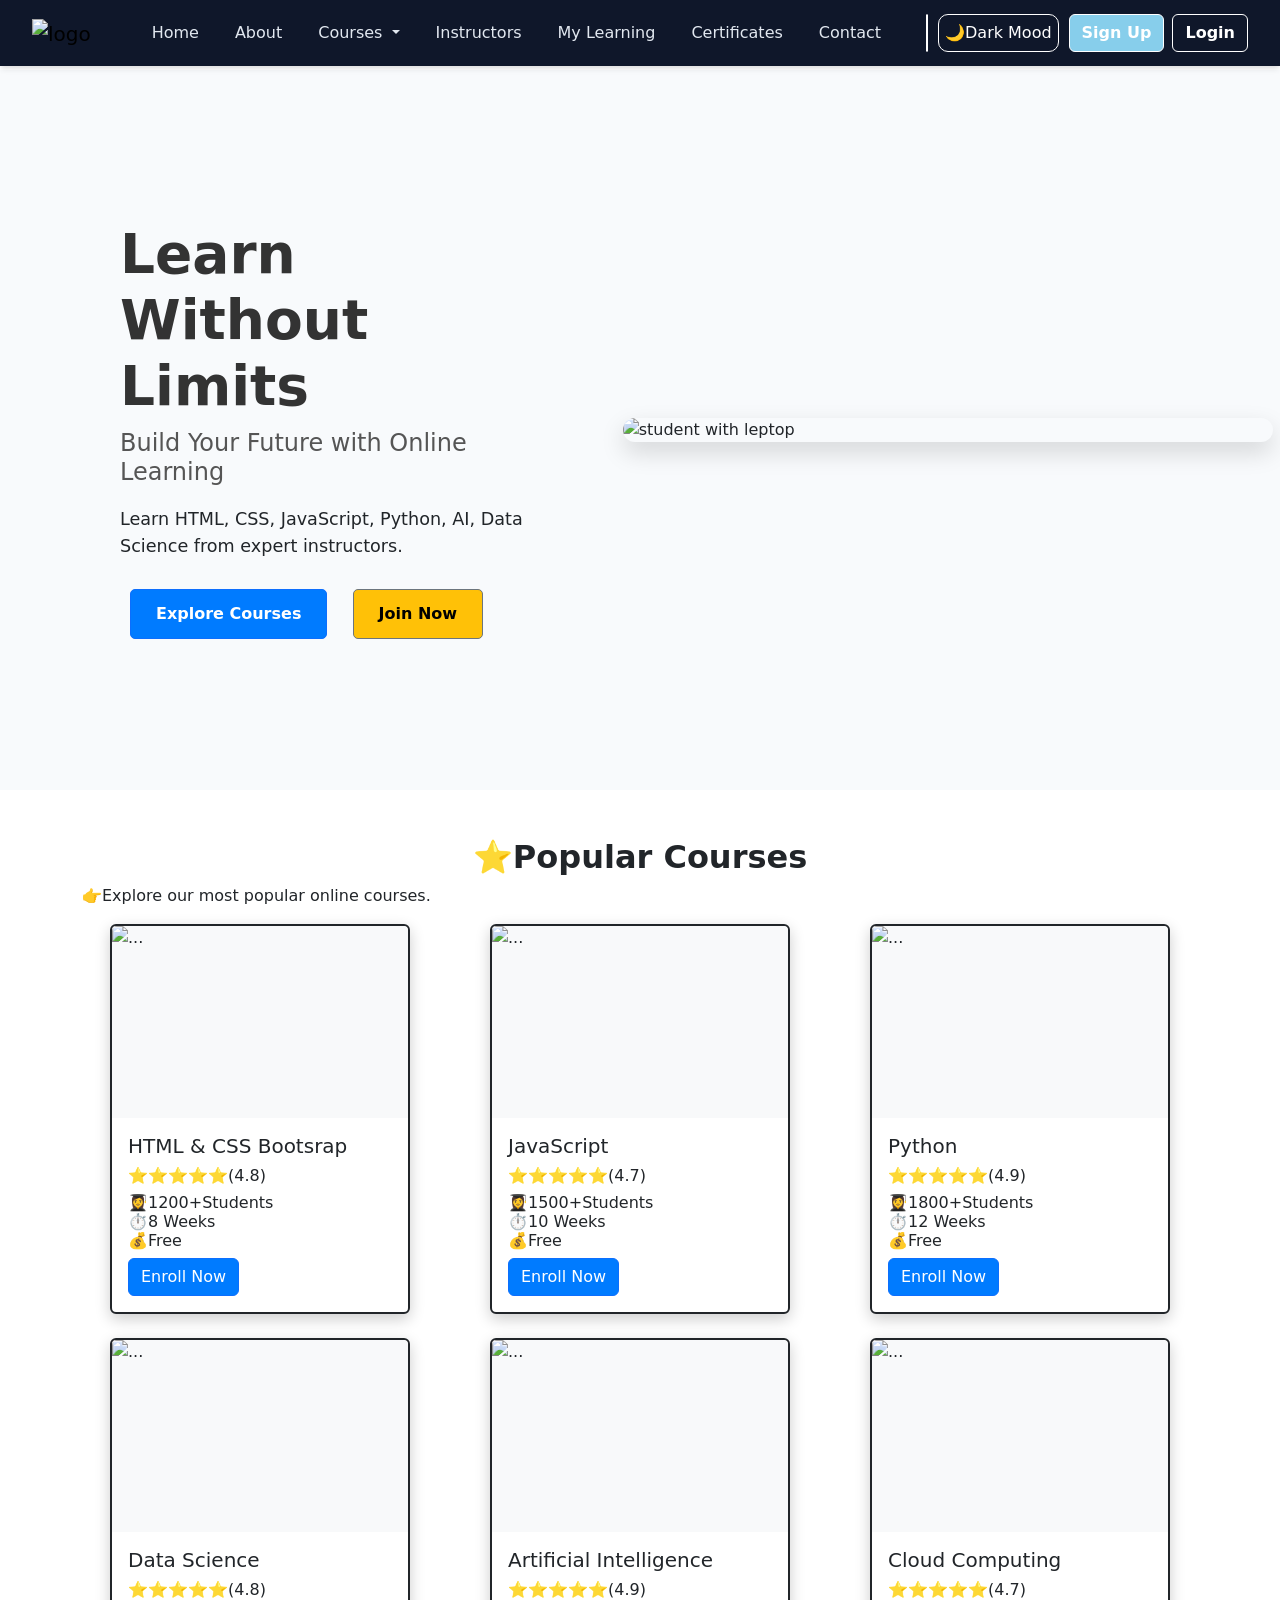
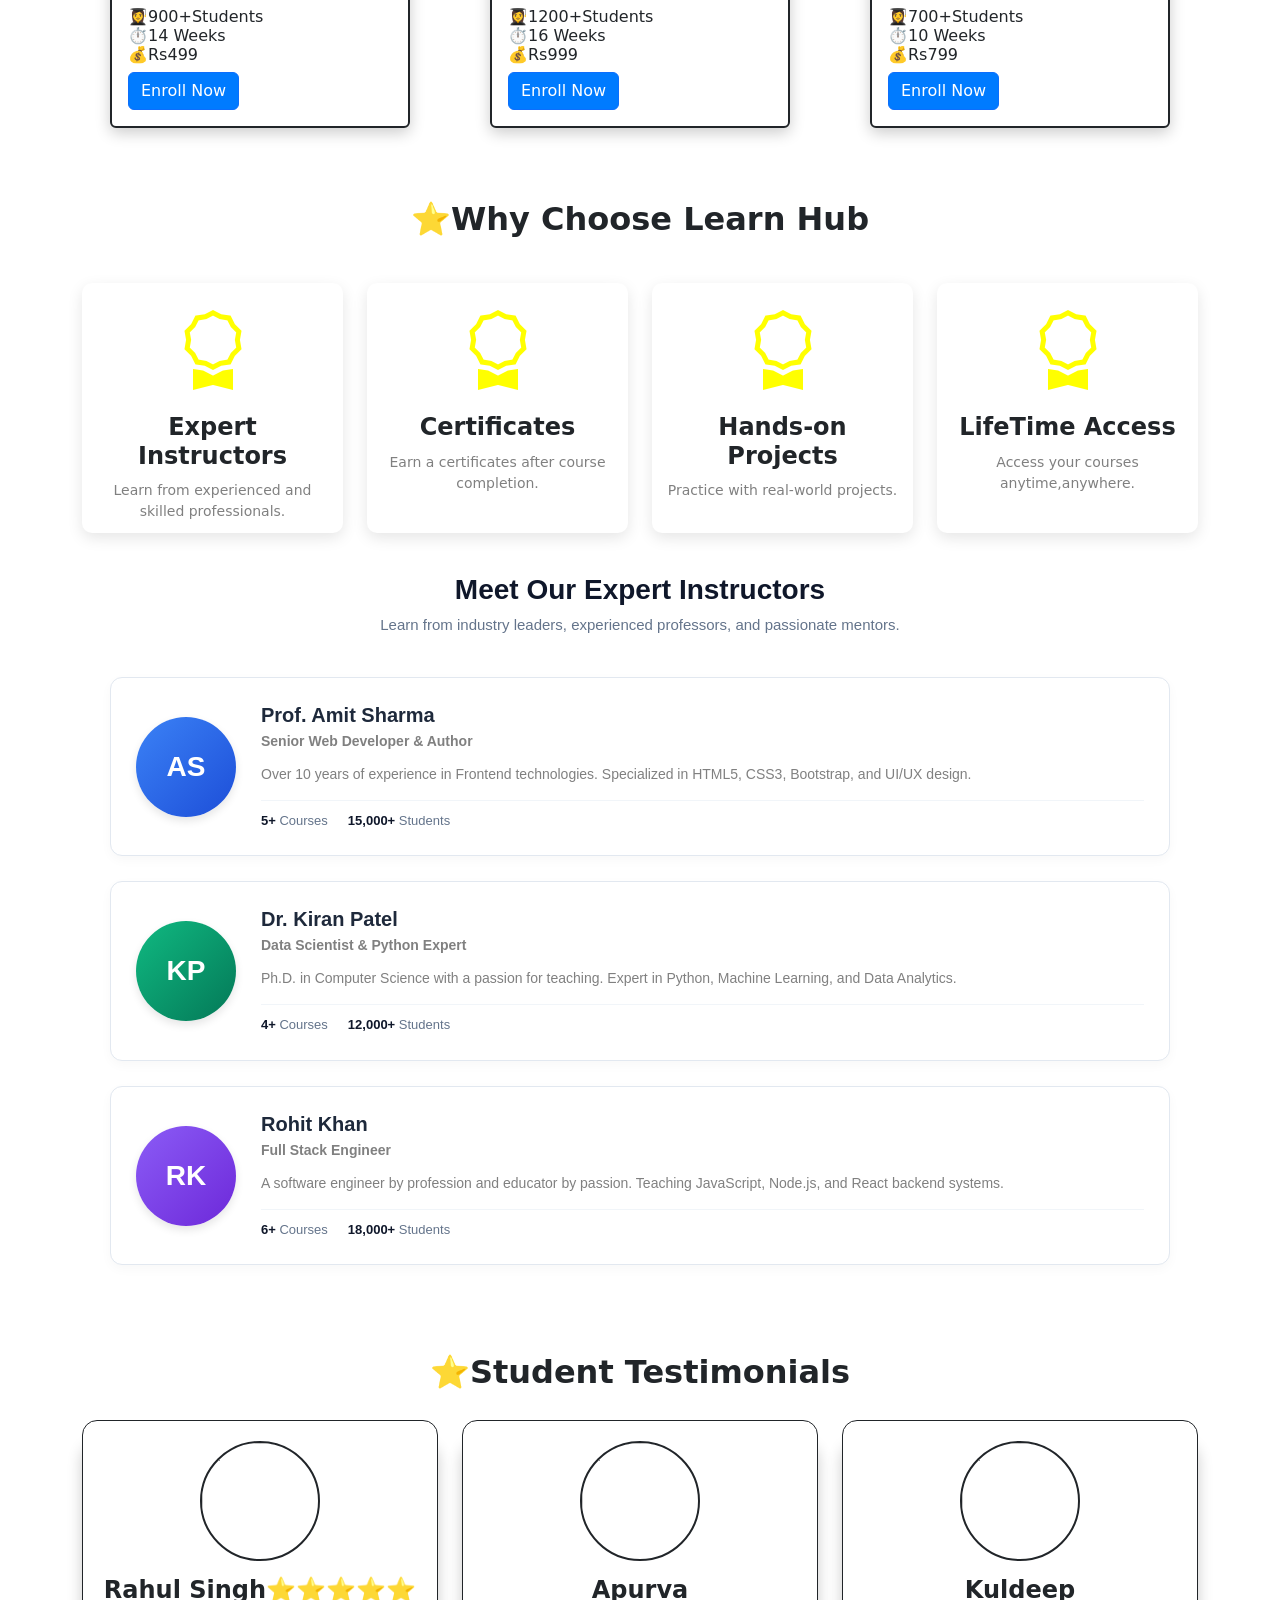
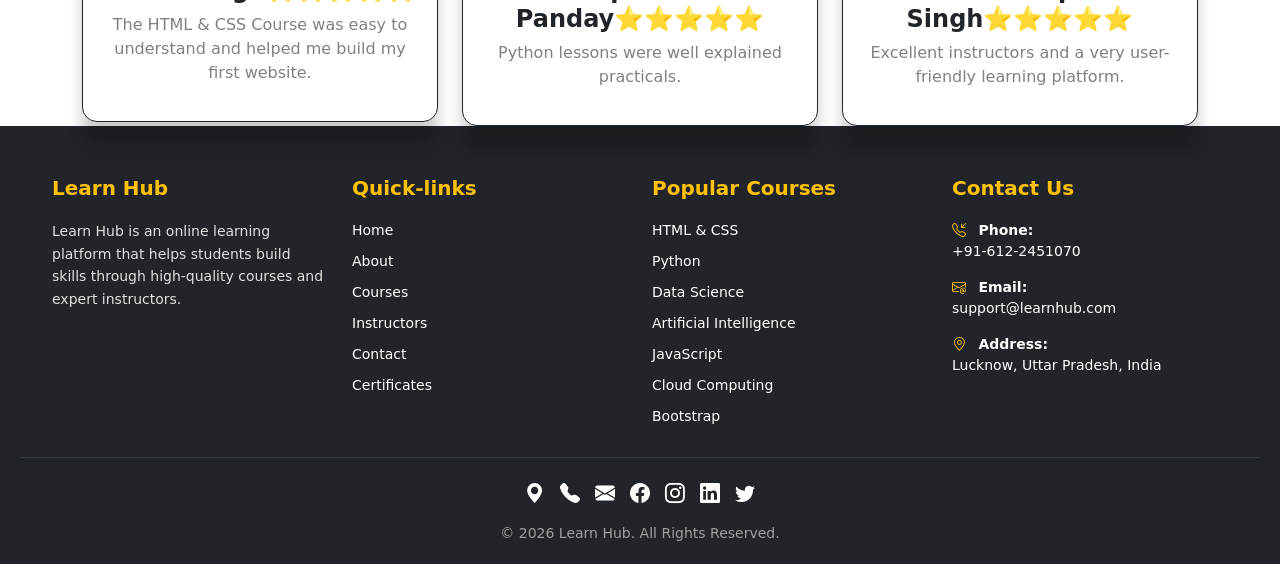
==== index.html @ 65f106fc "Add files via upload" ====
<!DOCTYPE html>
<html lang="en">

<head>
  <meta charset="UTF-8">
  <meta name="viewport" content="width=device-width, initial-scale=1.0">
  <title>Learning Management System</title>


  <link rel="stylesheet" href="https://cdn.jsdelivr.net/npm/bootstrap@5.3.8/dist/css/bootstrap.min.css">

  <link rel="stylesheet" href="style.css">
  <link rel="stylesheet" href="https://cdn.jsdelivr.net/npm/bootstrap-icons@1.11.3/font/bootstrap-icons.min.css">


   <link rel="preconnect" href="https://fonts.googleapis.com">
    <link rel="preconnect" href="https://fonts.gstatic.com" crossorigin>
    <link
        href="https://fonts.googleapis.com/css2?family=Lexend:wght@100..900&family=Momo+Trust+Display&family=Poppins:ital,wght@0,100;0,200;0,300;0,400;0,500;0,600;0,700;0,800;0,900;1,100;1,200;1,300;1,400;1,500;1,600;1,700;1,800;1,900&display=swap"
        rel="stylesheet">



<style>
.instructors-container {
    max-width: 1100px;
    margin: 40px auto;
    padding: 0 20px;
    font-family: 'Segoe UI', Tahoma, Geneva, Verdana, sans-serif;
}

.instructors-header {
    text-align: center;
    margin-bottom: 40px;
}

.instructors-title {
    font-size: 28px;
    color: #0f172a;
    font-weight: 700;
    margin-bottom: 8px;
}

.instructors-subtitle {
    color: #64748b;
    font-size: 15px;
    max-width: 600px;
    margin: 0 auto;
}

.instructors-grid {
    display: flex;
    flex-direction: column;
    gap: 25px;
}

.instructor-card {
    background-color: #ffffff;
    border-radius: 12px;
    border: 1px solid #e2e8f0;
    box-shadow: 0 4px 12px rgba(0, 0, 0, 0.03);
    display: flex;
    padding: 25px;
    gap: 25px;
    align-items: center;
    transition: transform 0.2s ease;
}

.instructor-card:hover {
    transform: translateX(4px); 
}

.instructor-image-area {
    flex-shrink: 0;
}

.dummy-profile-pic {
    width: 100px;
    height: 100px;
    border-radius: 50%;
    display: flex;
    justify-content: center;
    align-items: center;
    font-size: 28px;
    font-weight: bold;
    color: #ffffff;
    box-shadow: 0 4px 8px rgba(0,0,0,0.1);
}

.pic-blue { background: linear-gradient(135deg, #3b82f6, #1d4ed8); }
.pic-green { background: linear-gradient(135deg, #10b981, #047857); }
.pic-purple { background: linear-gradient(135deg, #8b5cf6, #6d28d9); }

.instructor-info {
    flex-grow: 1;
}

.instructor-name {
    font-size: 20px;
    color: #1e293b;
    margin-bottom: 4px;
    font-weight: 600;
}

.instructor-role {
    font-size: 14px;
    color: #0284c7; 
    font-weight: 600;
    margin-bottom: 12px;
}

.instructor-bio {
    font-size: 14px;
    color: #475569;
    line-height: 1.5;
    margin-bottom: 15px;
}

.instructor-meta {
    display: flex;
    gap: 20px;
    font-size: 13px;
    color: #64748b;
    border-top: 1px solid #f1f5f9;
    padding-top: 10px;
}

.instructor-meta strong {
    color: #0f172a;
}

@media (max-width: 640px) {
    .instructor-card {
        flex-direction: column;
        text-align: center;
        padding: 20px;
    }
    .instructor-meta {
        justify-content: center;
    }
}


</style>


</head>

<body>

  <div class="row header">
    <div class="col-sm-12">

      <nav class="navbar navbar-expand-lg bg-body-tertiary fixed-top navigation-custom">
        <div class="container-fluid">
          <a class="navbar-brand" href="#">
            <img src="images/logo1.jpg" alt="logo" class="logo">
          </a>
          <button class="navbar-toggler" type="button" data-bs-toggle="collapse" data-bs-target="#navbarNav">
            <span class="navbar-toggler-icon"></span>
          </button>
          <div class="collapse navbar-collapse" id="navbarNav">
            <ul class="navbar-nav me-auto ">
              <li class="nav-item">
                <a class="nav-link active" aria-current="page" href="/">Home</a>
              </li>
              <li class="nav-item">
                <a class="nav-link active" aria-current="page" href="/about.html">About</a>
              </li>
              <li class="nav-item dropdown">
                <a class="nav-link dropdown-toggle" href="#" role="button" data-bs-toggle="dropdown"
                  aria-expanded="false">
                  Courses
                </a>
                <ul class="dropdown-menu">
                  <li><a class="dropdown-item" href="/full stack web development.html">Full Stack Web Development</a>
                  </li>
                  <li>
                    <hr class="dropdown-divider">
                  </li>

                  <li><a class="dropdown-item" href="/pythone programming.html">Pythone Programming</a></li>
                  <li>
                    <hr class="dropdown-divider">
                  </li>

                  <li><a class="dropdown-item" href="/cloud computing.html">Cloud Computing</a></li>
                  <li>
                    <hr class="dropdown-divider">
                  </li>

                  <li><a class="dropdown-item" href="/artificial intelligence.html">Artificial Intelligence</a></li>
                  <li>
                    <hr class="dropdown-divider">
                  </li>

                  <li><a class="dropdown-item" href="/cyber security.html">Cyber Security</a></li>
                </ul>
              </li>
              <li class="nav-item">
                <a class="nav-link active" aria-current="page" href="/instructors.html">Instructors</a>
              </li>

              <li class="nav-item">
                <a class="nav-link active" aria-current="page" href="/my learning.html">My Learning</a>
              </li>

              <li class="nav-item">
                <a class="nav-link active" aria-current="page" href="/certificate.html">Certificates</a>
              </li>


              <li class="nav-item">
                <a class="nav-link active" aria-current="page" href="/contact.html">Contact</a>
              </li>

            </ul>
            <form class="d-flex" role="search">
               <div id="google_translate" class="google" href="/"></div>
              <button type="button" onclick="toggleMode()" id="btn" style="background-color: transparent;
         color: white; margin-right: 10px; border: 1px solid white;
          border-radius: 10px;">🌙Dark Mood</button>
              <a href="/signup.html" class="btn btn-signup me-2">Sign Up</a>
              <a href="/login.html" class="btn btn-login">Login</a>
            </form>
          </div>
        </div>
      </nav>
    </div>
  </div>


  <section class="hero-section">

    <div class="hero-content">
      <h1>Learn Without Limits</h1>
      <h2>Build Your Future with Online Learning</h2>
      <p>Learn HTML, CSS, JavaScript, Python, AI, Data Science from expert instructors.</p>
      <div class="hero-buttons">
        <a href="#" class="btn btn-primary">Explore Courses</a>
        <a href="#" class="btn btn-secondary">Join Now</a>
      </div>
    </div>



    <div class="hero-image">
      <img src="images/student.jpg" alt="student with leptop">
    </div>

  </section>


  <section class="container mt-5">
    <h2 class="text-center fw-bold mt-5">⭐Popular Courses</h2>
    <p>👉Explore our most popular online courses.</p>

    <div class="row justify-content-center">

      <div class="col-md-4 mb-4 d-flex justify-content-center">
        <div class="card">
          <img src="images/HCB.jpg" class="card-img-top" alt="...">
          <div class="card-body">
            <h5 class="card-title">HTML & CSS Bootsrap</h5>
            <h6 class="card-text">
              ⭐⭐⭐⭐⭐(4.8)</h6>
            <h6>👩‍🎓1200+Students<br>
              ⏱️8 Weeks<br>
              💰Free</h6>
            <a href="#" class="btn btn-primary">Enroll Now</a>
          </div>
        </div>
      </div>


      <div class="col-md-4 mb-4 d-flex justify-content-center">
        <div class="card">
          <img src="images/js4.jpg" class="card-img-top" alt="...">
          <div class="card-body">
            <h5 class="card-title">JavaScript</h5>
            <h6 class="card-text">
              ⭐⭐⭐⭐⭐(4.7)</h6>
            <h6>👩‍🎓1500+Students<br>
              ⏱️10 Weeks<br>
              💰Free</h6>
            <a href="#" class="btn btn-primary">Enroll Now</a>
          </div>
        </div>
      </div>

      <div class="col-md-4 mb-4 d-flex justify-content-center">
        <div class="card">
          <img src="images/py5.webp" class="card-img-top" alt="...">
          <div class="card-body">
            <h5 class="card-title">Python</h5>
            <h6 class="card-text">
              ⭐⭐⭐⭐⭐(4.9)</h6>
            <h6>👩‍🎓1800+Students<br>
              ⏱️12 Weeks<br>
              💰Free</h6>
            <a href="#" class="btn btn-primary">Enroll Now</a>
          </div>
        </div>
      </div>


      <div class="col-md-4 mb-4 d-flex justify-content-center">
        <div class="card">
          <img src="images/ds3.avif" class="card-img-top" alt="...">
          <div class="card-body">
            <h5 class="card-title">Data Science</h5>
            <h6 class="card-text">
              ⭐⭐⭐⭐⭐(4.8)</h6>
            <h6>👩‍🎓900+Students<br>
              ⏱️14 Weeks<br>
              💰Rs499</h6>
            <a href="#" class="btn btn-primary">Enroll Now</a>
          </div>
        </div>
      </div>

      <div class="col-md-4 mb-4 d-flex justify-content-center">
        <div class="card">
          <img src="images/ai2.jpg" class="card-img-top" alt="...">
          <div class="card-body">
            <h5 class="card-title">Artificial Intelligence</h5>
            <h6 class="card-text">
              ⭐⭐⭐⭐⭐(4.9)</h6>
            <h6>👩‍🎓1200+Students<br>
              ⏱️16 Weeks<br>
              💰Rs999</h6>
            <a href="#" class="btn btn-primary">Enroll Now</a>
          </div>
        </div>
      </div>

      <div class="col-md-4 mb-4 d-flex justify-content-center">
        <div class="card">
          <img src="images/cc.jpg" class="card-img-top" alt="...">
          <div class="card-body">
            <h5 class="card-title">Cloud Computing</h5>
            <h6 class="card-text">
              ⭐⭐⭐⭐⭐(4.7)</h6>
            <h6>👩‍🎓700+Students<br>
              ⏱️10 Weeks<br>
              💰Rs799</h6>
            <a href="#" class="btn btn-primary">Enroll Now</a>
          </div>
        </div>
      </div>
    </div>
    </div>
  </section>

  <section class="container mt-5">
    <h2 class="text-center fw-bold">⭐Why Choose Learn Hub</h2>
    <div class="row mt-4">
      <div class="col-md-3">
        <div class="why-box">
          <i class="bi bi-award"></i>
          <h4>Expert Instructors</h4>
          <p>Learn from experienced and skilled professionals.</p>
        </div>
      </div>
      <div class="col-md-3">
        <div class="why-box">
          <i class="bi bi-award"></i>
          <h4>Certificates</h4>
          <p>Earn a certificates after course completion.</p>
        </div>
      </div>
      <div class="col-md-3">
        <div class="why-box">
          <i class="bi bi-award"></i>
          <h4>Hands-on Projects</h4>
          <p>Practice with real-world projects.</p>
        </div>
      </div>
      <div class="col-md-3">
        <div class="why-box">
          <i class="bi bi-award"></i>
          <h4>LifeTime Access</h4>
          <p>Access your courses anytime,anywhere.</p>
        </div>
      </div>

    </div>

  </section>



  <section>

     <!-- <div class="container mt-5">
      <h2 class="text-center fw-bold">👩‍🏫Meet Expert Instructors</h2>
      <div class="row mt-4 justify-content-center">


        <div class="col-12 col-md-3 text-center">
          <div class="Instructor-card ">
            <img src="images/john.jpg" class="card-img-top1" alt="...">
            <h4 class="card-title">John Smith</h4>
            <h6 class="card-text">Web Development </h6>
            <p>8+ Years Experience</p>
            <a href="#" class="btn btn-primary">View profile</a>
          </div>
        </div>


        <div class=" col-12 col-md-3 text-center ">
          <div class="Instructor-card ">
            <img src="images/male.avif" class="card-img-top1" alt="...">

            <h4 class="card-title">Sarah Smith</h4>
            <h6 class="card-text">Python Programming </h6>
            <p>6+ Years Experience</p>
            <a href="#" class="btn btn-primary">View profile</a>
          </div>
        </div>


        <div class="col-12 col-md-3 text-center">
          <div class="Instructor1-card ">
            <img src="images/female1.jpg" class="card-img-top1" alt="...">

            <h4 class="card-title">David Lee</h4>
            <h6 class="card-text">Data science </h6>
            <p>10+ Years Experience</p>
            <a href="#" class="btn btn-primary">View profile</a>
          </div>
        </div>


        <div class="col-12 col-md-3 text-center ">
          <div class="Instructor-card ">
            <img src="images/online.jpg" class="card-img-top1" alt="...">

            <h4 class="card-title">Priya Shah</h4>
            <h6 class="card-text">UI/UX Design </h6>
            <p>5+ Years Experience</p>
            <a href="#" class="btn btn-primary">View profile</a>
          </div>
        </div>

      </div>
    </div>


    --->











    <main class="instructors-container">
    <header class="instructors-header">
        <h1 class="instructors-title">Meet Our Expert Instructors</h1>
        <p class="instructors-subtitle">Learn from industry leaders,
             experienced professors, and passionate mentors.</p>
    </header>

    <div class="instructors-grid">
        
        <div class="instructor-card">
            <div class="instructor-image-area">
                <div class="dummy-profile-pic pic-blue">AS</div>
            </div>
            <div class="instructor-info">
                <h3 class="instructor-name">Prof. Amit Sharma</h3>
                <p class="instructor-role">Senior Web Developer & Author</p>
                <p class="instructor-bio">Over 10 years of experience in
                     Frontend technologies. Specialized in HTML5, CSS3, Bootstrap, 
                     and UI/UX design.</p>
                
                <div class="instructor-meta">
                    <span><strong>5+</strong> Courses</span>
                    <span><strong>15,000+</strong> Students</span>
                </div>
            </div>
        </div>

        <div class="instructor-card">
            <div class="instructor-image-area">
                <div class="dummy-profile-pic pic-green">KP</div>
            </div>
            <div class="instructor-info">
                <h3 class="instructor-name">Dr. Kiran Patel</h3>
                <p class="instructor-role">Data Scientist & Python Expert</p>
                <p class="instructor-bio">Ph.D. in Computer Science with a passion 
                    for teaching. Expert in Python, Machine Learning, and Data Analytics.</p>
                
                <div class="instructor-meta">
                    <span><strong>4+</strong> Courses</span>
                    <span><strong>12,000+</strong> Students</span>
                </div>
            </div>
        </div>

        <div class="instructor-card">
            <div class="instructor-image-area">
                <div class="dummy-profile-pic pic-purple">RK</div>
            </div>
            <div class="instructor-info">
                <h3 class="instructor-name">Rohit Khan</h3>
                <p class="instructor-role">Full Stack Engineer</p>
                <p class="instructor-bio">A software engineer by profession and 
                    educator by passion. Teaching JavaScript, Node.js, and React backend systems.</p>
                
                <div class="instructor-meta">
                    <span><strong>6+</strong> Courses</span>
                    <span><strong>18,000+</strong> Students</span>
                </div>
            </div>
        </div>

    </div>
</main>










  </section>


  <br><br>
  <section>
    <div class="container">
      <h2 class="text-center fw-bold">⭐Student Testimonials</h2>

      <div class="row">

        <div class="col-md-4">
          <div class="testimonial-card">
            <img src="images/p1.webp" alt="" class="card-img-top2">
            <h4 class="student-name">Rahul Singh⭐⭐⭐⭐⭐</h4>
            <p>The HTML & CSS Course was easy to understand
              and helped me build my first website.</p>
          </div>
        </div>


        <div class="col-md-4">
          <div class="testimonial-card">
            <img src="images/HF.jpg" alt="" class="card-img-top2">
            <h4 class="student-name">Apurva Panday⭐⭐⭐⭐⭐</h4>
            <p>Python lessons were well explained <br>
              practicals.</p>
          </div>
        </div>

        <div class="col-md-4">
          <div class="testimonial-card">
            <img src="images/MP.jpg" alt="" class="card-img-top2">
            <h4 class="student-name">Kuldeep Singh⭐⭐⭐⭐⭐</h4>
            <p>Excellent instructors and a very user-friendly learning platform.</p>
          </div>
        </div>

      </div>
    </div>

  </section>




  <footer>
  <div class="container-fluid footer-bg">
    <div class="row footer-container">
      
      <div class="col-md-3 col-sm-6 footer-col">
        <h3 class="footer-heading">Learn Hub</h3>
        <p class="footer-desc">Learn Hub is an online learning platform that helps students build skills through high-quality courses and expert instructors.</p>
      </div>

      <div class="col-md-3 col-sm-6 footer-col">
        <h3 class="footer-heading">Quick-links</h3>
        <div class="footer-links-list">
          <a href="#">Home</a>
          <a href="#">About</a>
          <a href="#">Courses</a>
          <a href="#">Instructors</a>
          <a href="#">Contact</a>
          <a href="#">Certificates</a>
        </div>
      </div>

      <div class="col-md-3 col-sm-6 footer-col">
        <h3 class="footer-heading">Popular Courses</h3>
        <div class="footer-links-list">
          <a href="#">HTML & CSS</a>
          <a href="#">Python</a>
          <a href="#">Data Science</a>
          <a href="#">Artificial Intelligence</a>
          <a href="#">JavaScript</a>
          <a href="#">Cloud Computing</a>
          <a href="#">Bootstrap</a>
        </div>
      </div>

      <div class="col-md-3 col-sm-6 footer-col">
        <h3 class="footer-heading touch">Contact Us</h3>
        <ul class="get-in-touch">
          <li>
            <i class="bi bi-telephone-inbound"></i>
            <strong>Phone:</strong><br>
            +91-612-2451070
          </li>
          <li>
            <i class="bi bi-envelope-at"></i>
            <strong>Email:</strong><br>
            support@learnhub.com
          </li>
          <li>
            <i class="bi bi-geo-alt"></i>
            <strong>Address:</strong><br>
            Lucknow, Uttar Pradesh, India
          </li>
        </ul>
      </div>

    </div> 

    
    <div class="row">
      <div class="col-12 text-center">
        <div class="icons">
          <i class="bi bi-geo-alt-fill"></i>
          <i class="bi bi-telephone-fill"></i>
          <i class="bi bi-envelope-fill"></i>
          <i class="bi bi-facebook"></i>
          <i class="bi bi-instagram"></i>
          <i class="bi bi-linkedin"></i>
          <i class="bi bi-twitter"></i>
        </div>
      </div>
    </div>

    <div class="row">
      <div class="col-12">
        <div class="footer-text">
          <p>&copy; 2026 Learn Hub. All Rights Reserved.</p>
        </div>
      </div>
    </div>

  </div>
</footer>






  <!--bootstrap CDN JS-->

     <script src=" https://cdn.jsdelivr.net/npm/bootstrap@5.3.8/dist/js/bootstrap.bundle.min.js"></script>


  <script src="script.js"></script>


  <script src="https://translate.google.com/translate_a/element.js?cb=googleTranslateElementInit"></script>






    <!--Start of Tawk.to Script-->
<script type="text/javascript">
var Tawk_API=Tawk_API||{}, Tawk_LoadStart=new Date();
(function(){
var s1=document.createElement("script"),s0=document.getElementsByTagName("script")[0];
s1.async=true;
s1.src='https://embed.tawk.to/6a58c554bca1d21d4c99931c/1jtlc5l4n';
s1.charset='UTF-8';
s1.setAttribute('crossorigin','*');
s0.parentNode.insertBefore(s1,s0);
})();
</script>
<!--End of Tawk.to Script-->


</body>

</html>
---- style.css ----
.header{
    height: 70px;
}
/*nabvar start*/
.navbar-collapse{
    justify-content: center;
}
.navbar-nav{
    margin-left: auto !important;
    margin-right: auto !important;
}
.navigation-custom{
    background-color: #0f172a !important;
    box-shadow: 0 4px 6px -1px rgba(0, 0,0,0.1),0 2px 4px -1px rgba(0, 0,0,0.06);
    padding: 12px 0;
}

.navigation-custom .nav-link{
    color: #e2e8f0 !important;
    font-size: 16px;
    font-weight: 500;
    margin:0 10px;
    transition:  color 0.3s ease;
}

.navigation-custom .dropdown-menu{
    background-color: #1e293b;
    border: 1px solid #334155;
}

.navigation-custom .dropdown-item{
    color: #e2e8f0;
}

.navigation-custom .dropdown-item:hover{
    background-color: #334155;
    color: #38bdf8;
}
.navigation-custom .dropdown-divider{
    border-top: 1px solid #334155;
}

/*navbar end*/

.logo{
    height: 50px;
    margin-left: 20px;
}

/*sign up start*/
.btn-signup{
    border: 1px solid white !important;
    background-color:skyblue!important;
    font-weight: bold;
    color: white!important;
    transition: all 0.3s ease-in-out;
    margin-right:30px;

}

.btn-signup:hover{
    background-color: #01a79d !important;
    color: white !important;
    border-color: #01a79d !important;
    transform: translateY(-2px);
    box-shadow: 0 4px 15px rgba(1, 167, 157, 0.4);

}

/*sign up end*/

/*signup page*/
.outer{
    display: flex;
    align-items: center;
    justify-content: center;
    background-color: #f0f2f5;
    height:100vh;
    margin: 0;
    font-family: sans-serif;
}

.signup-box{
    width:400px;
    padding: 30px;
    background: white;
    border-radius: 15px;
    box-shadow: 0 8px 24px rgba(0, 0,0,0.1);
    text-align: center;

}

.signup-box h1{
    font-size: 28px;
    margin-bottom: 25px;
    color: #333;
}

.signup-box input{
    width: 100%;
    padding: 12px;
    margin-bottom: 15px ;
    border: 1px solid #ccc;
    border-radius: 8px;
    box-sizing: border-box;
}

.signup-btn{
    width: 100%;
    padding: 12px;
    background-color: #007bff;
    color: white;
    border: none;
    border-radius:10px;
    font-size: 16px;
    cursor: pointer;
    transition: 0.3s;
    font-weight: bold;
}
.signup-btn:hover
{
    background-color: #0056b3;
}
 /*sign up page end*/


 /*login start*/
.btn-login{
    color: white !important;
    background-color:transparent !important;
    border: 1px solid white !important;
    font-weight: bold;
    transition: all 0.3s ease-in-out;
    margin-right: 20px;
}

.btn-login:hover{
    background-color:transparent;
    border: 1px solid #01a79d;
    color: #01a79d;
    transform: translateY(-2px);
    box-shadow: 0 4px 15px rgba(255, 255, 255, 0.3);
}

/*login end*/


/* courses */
.courses-head{
    height: 90px;
    display: flex;
    align-items: center;
    justify-content: center;
    flex-direction: column;
    color: blue;

}
.courses-head h4{
    text-align: center;
}
.courses-head hr{
    width: 50%;
    border: 3px solid #01a79d;
    border-radius: 10px;
}
.courses.card{
    height: 200px;
    display: flex;
    align-items: center;
    justify-content: center;
    box-shadow: 0 10px 10px rgba(214,223,223,.3);
    cursor: pointer;
    margin-top: 10px;

}
.courses.card img{
    height: 140px;
    margin-bottom: 10px;
}
.courses h5{
    text-align: center;
}
/*courses end*/

/*hero-section start*/

.hero-section{
    height: 80vh;
    display: flex;
    align-items:center;
    justify-content:space-between;
    background-color:#F8FAFC;
    padding: 60 20px  140px 100px;
    padding-left: 120px !important;
    gap: 80px !important;
}

.hero-content h1{
    font-size:55px;
    color: #333;
    margin-bottom: 10px;
    font-weight: 700;
}

.hero-content h2{
     font-size: 1.5rem;
    color: #555;
    margin-bottom: 20px;
}
.hero-content p{
    font-size: 1.1rem;
   max-width: 600px;
    margin-bottom:30px;
    text-align: left;
}

.hero-buttons .btn{
    padding: 12px 25px;
    text-decoration: none;
    border-radius: 5px;
    margin: 0 10px;
    font-weight: bold;
}

.btn-primary{
    background-color: #007bff;
    color: white;
}

.btn-primary:hover{
    transform: scale(1.05);
    transition: .3s;
}

.btn-secondary{
    background-color: #ffc107;
    color: #000;
}

.btn-secondary:hover{
     transform: scale(1.05);
    transition: .3s;
}
.hero-content{
    flex: 1;
   text-align: left;
  
   
}
.hero-image{
    flex: 1.6 !important;
    display: flex !important;
     justify-content: center !important;
}

.hero-image img{
    width: 100%;
    max-width: 650px !important;
    height: auto;
    object-fit: contain;
    border-radius: 20px;
    box-shadow: 0 10px 25px rgba(0, 0,0,0.15);
}



.card{
    height: 390px;
    width: 300px !important;
    border: 2px solid ;
    box-shadow:0 5px 15px rgba(0, 0,0,0.2);
    transition: 0.3s;
}

.card:hover{
    transform: translateY(-8px);
    box-shadow: 0 10px 25px rgba(0, 0,0,0.3);
}

.card-img-top{
    width: 100%;
    height: 300px;
    object-fit: cover;
}

.card-img-top{
     width: 100%;
    height: 300px;
    object-fit:contain;
    background-color: #f8f9fa;
}


.why-box
{
    padding: 10px;
    background: white;
    border-radius: 10px;
    box-shadow: 0 5px 15px rgba(0, 0,0,0.1);
    text-align: center;
    height: 250px;
    transition: 0.3s;
    margin-top: 20px;
}
.why-box:hover{
   transform: translateY(-8px);
    box-shadow: 0 10px 25px rgba(0, 0,0,0.3);
}
.why-box i{
   font-size: 80px;
    color: yellow;
    margin-bottom: 15px;
}
.why-box h4{
    font-weight: bold;
    margin-bottom: 10px;
}
.why-box p{
    font-size: 14px ;
    color: gray;
}


.instructor1-card{
    background: white;
    padding: 20px;
    border: 1px solid ;
    border-radius: 15px;
    text-align: center;
    box-shadow:0 25px 15px rgba(0, 0,0,0.2);
    transition: 0.3s;
    margin-top: 20px;
}

.instructor-card:hover{
    transform: translateY(-8px);
    box-shadow: 0 10px 25px rgba(0, 0,0,0.3);
}

.card-img-top1{
    width: 120px;
    height: 120px;
    border-radius: 50%;
    object-fit: cover;
    border: 2px solid black;
}
.card-img-top1:hover{
    transform: translateY(-8px);
    box-shadow: 0 5px 10px rgba(0, 0,0,0.3);
}


.instructor-card h4{
    font-weight: bold;
    margin-top: 15px;
}
.instructor-card h6{
    color: #0d6efd;
}

.instructor-card p{
    color: gray;
}

.testimonial-card{
    margin-top: 10px;
    background: white;
    padding: 20px;
    border: 1px solid ;
    border-radius: 15px;
    text-align: center;
    box-shadow:0 25px 15px rgba(0, 0,0,0.2);
    transition: 0.3s;
    margin-top: 20px;
}

.testimonial-card:hover{
    transform: translateY(-8px);
    box-shadow: 0 10px 25px rgba(0, 0,0,0.3);
}

.card-img-top2{
    width: 120px;
    height: 120px;
    border-radius:80%;
    object-fit: cover;
    border: 2px solid ;
    
}
.card-img-top2:hover{
    transform: translateY(-5px);
    box-shadow: 0 5px 10px rgba(0, 0,0,0.3);
}
.testimonial-card h4{
    font-weight: bold;
    margin-top: 15px;
}
.testimonial-card p{
    color: gray;
   
}


body .dark h3, 
body.dark .student-name,
.dark h3{
    display: block !important;
    visibility: visible !important;
    color: #222222 !important;
}






.footer-bg {
    background-color: #212529;
    color: white;
    padding: 50px 20px 20px 20px;
}

.footer-container {
    max-width: 1200px;
    margin: 0 auto;
}

.footer-heading {
    color: #ffc107;
    font-size: 20px;
    margin-bottom: 20px;
    font-weight: 600;
}

.footer-desc {
    font-size: 14px;
    line-height: 1.6;
    color: #e0e0e0;
    margin: 0;
    text-align: left;
}

.footer-links-list {
    display: flex;
    flex-direction: column;
    gap: 10px;
}

.footer-links-list a {
    text-decoration: none;
    color: white;
    font-size: 14px;
    transition: color 0.3s;
}

.footer-links-list a:hover {
    color: #ffc107;
}


.get-in-touch {
    list-style: none;
    padding: 0;
    margin: 0;
}

.get-in-touch li {
    font-size: 14px;
    margin-bottom: 15px;
    line-height: 1.5;
}

.get-in-touch li i {
    color: #ffc107;
    margin-right: 8px;
}

.icons {
    display: flex;
    justify-content: center;
    align-items: center;
    gap: 15px;
    margin-top: 30px;
    border-top: 1px solid #343a40;
    padding-top: 20px;
}

.icons i {
    color: white;
    font-size: 20px;
    cursor: pointer;
    transition: color 0.3s;
}

.icons i:hover {
    color: #ffc107;
}


.footer-text p {
    text-align: center;
    font-size: 14px;
    color: #a0a0a0;
    margin-top: 15px;
    margin-bottom: 0;
}












.dark{
    background-color: #121212;
    color: white;
}
.dark .navbar{
    background-color: #1f1f1f;
}
.dark .card{
    background-color: #2c2c2c;
    color: white;
}
.dark .footer{
    background-color: #1f1f1f;
    color: white;
}

.dark .hero-section{
    background-color: #121212;
}

.dark .hero-content h1,
.dark .hero-content h2,
.dark .hero-content p{
    color: white;
}

.google{
    border: 1px solid white;
    margin-right: 10px;
    border-radius: 10px;
}





@media(max-width:768px) {
     
   .footer-col {
        margin-bottom: 35px;
    }
    
    .footer-heading {
        margin-bottom: 12px;
    }
    
    /* मोबाइल पर बहुत बड़ा फॉन्ट अजीब न लगे इसलिए साइज एडजस्ट किया */
    .footer-text p {
        font-size: 12px;
    }
}
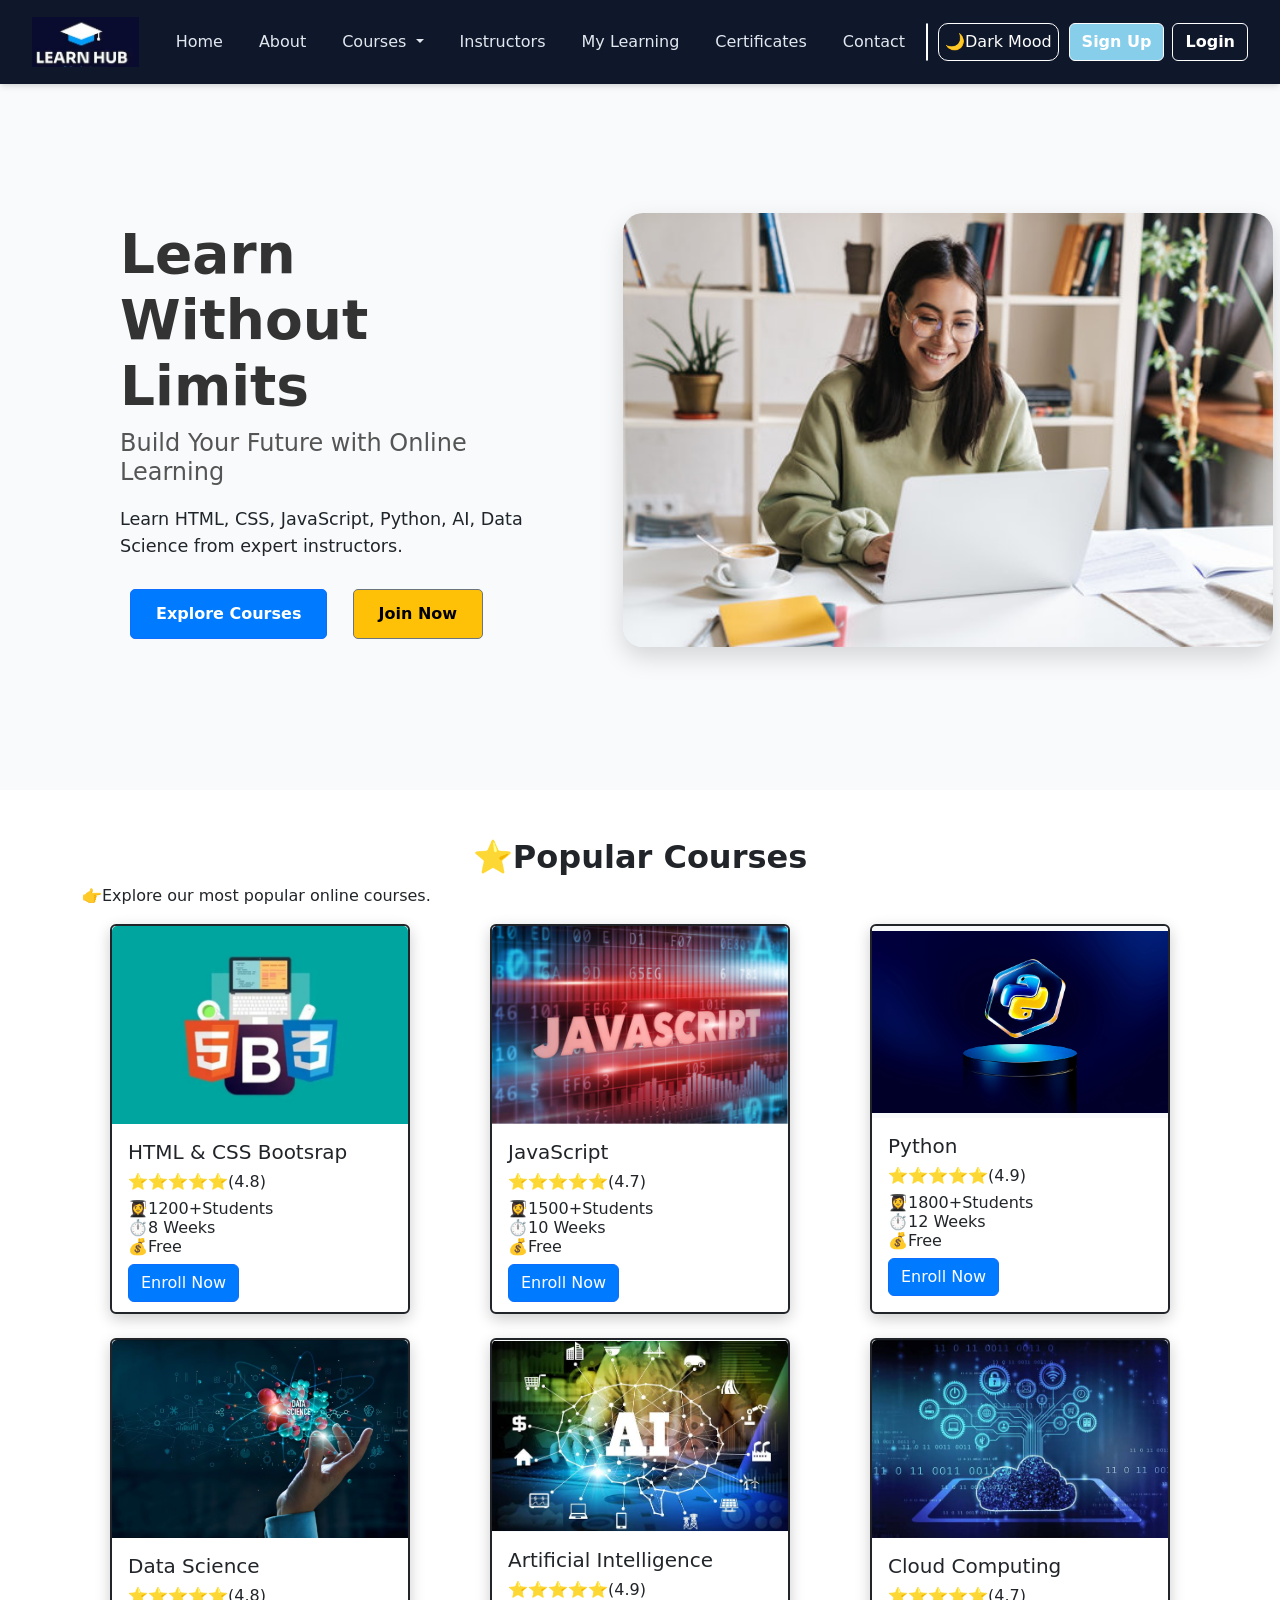
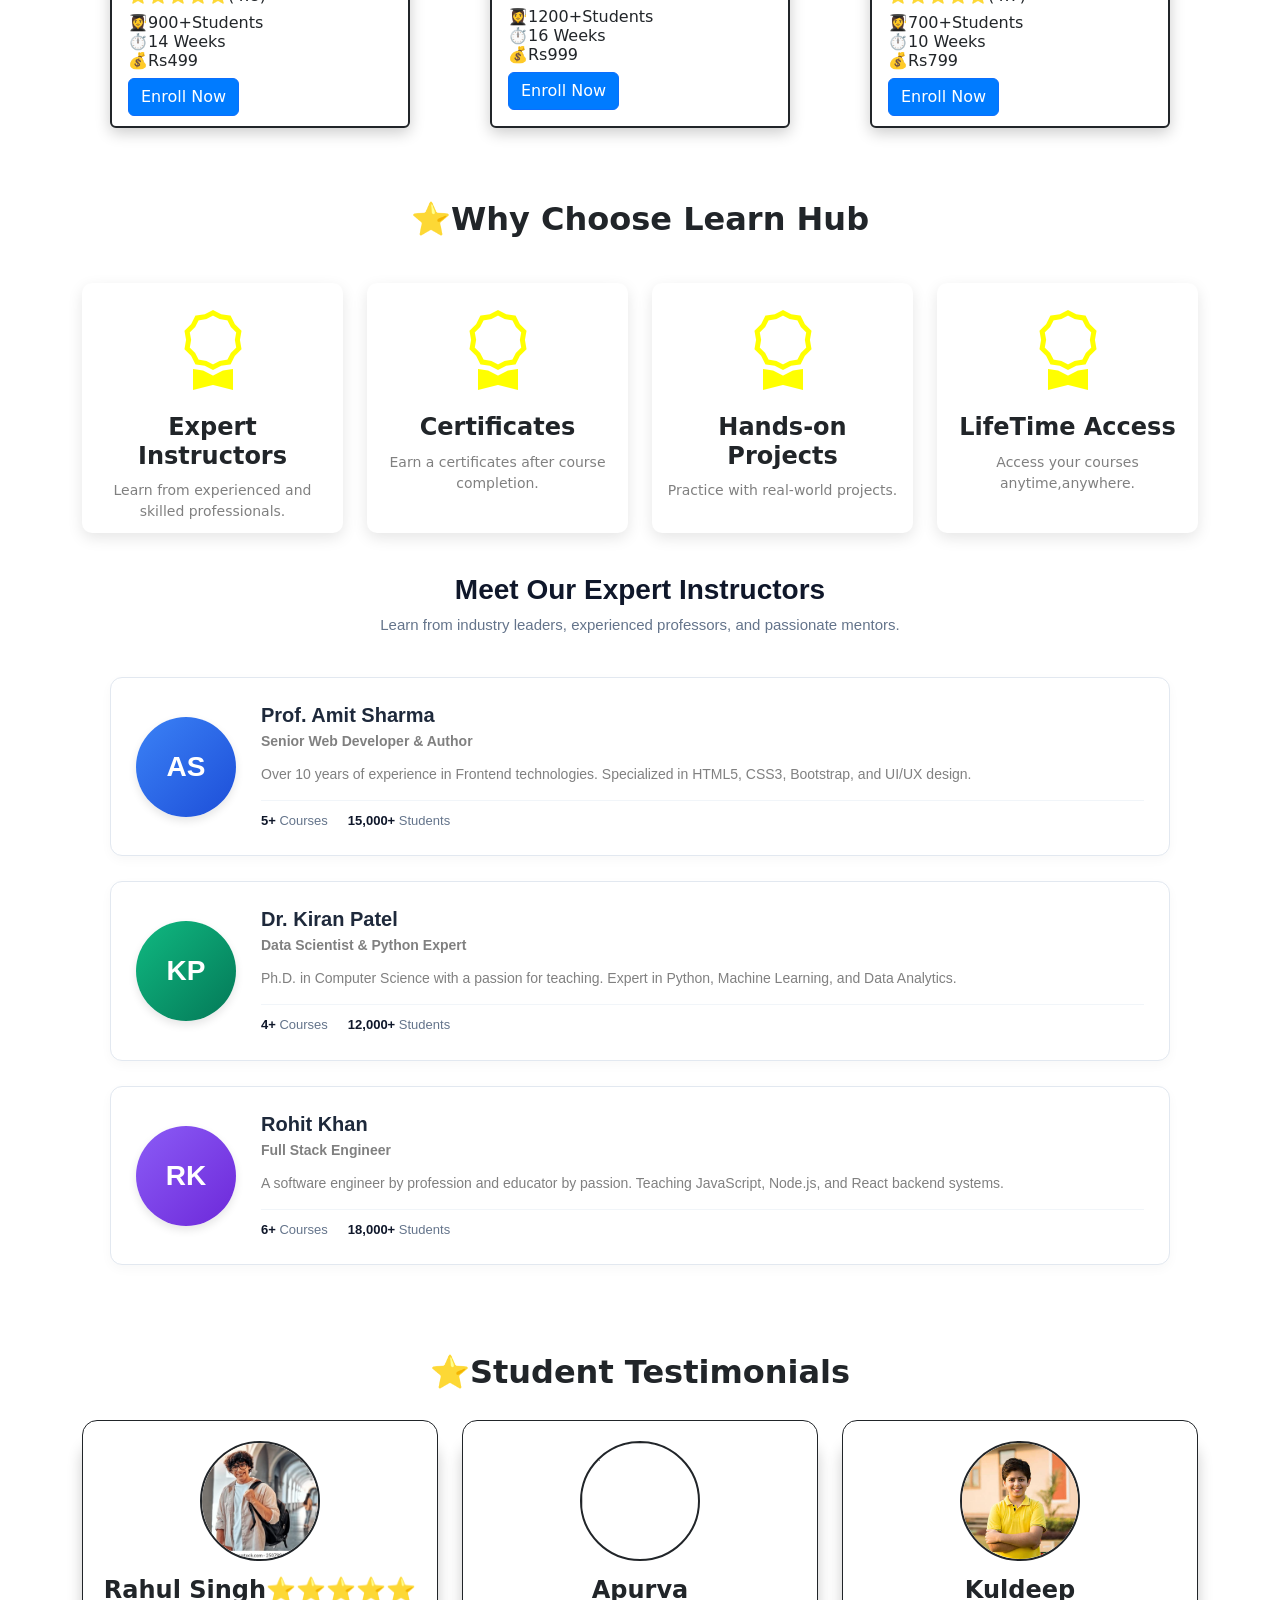
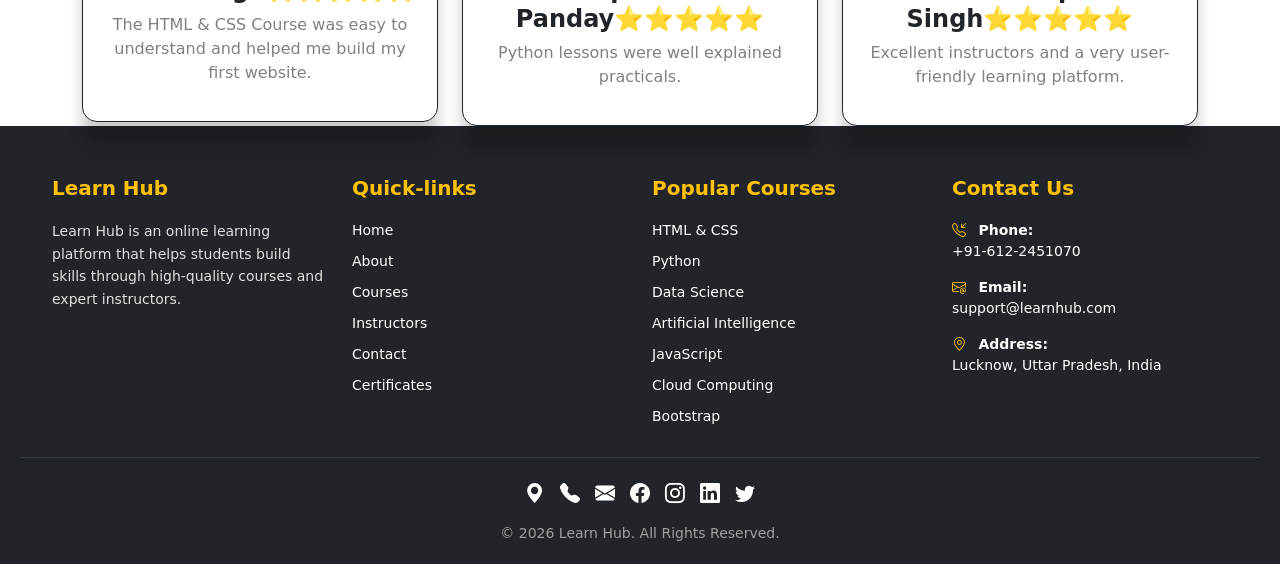
==== commit 68b24e47: "Update print statement from 'Hello' to 'Goodbye'" ====
--- a/index.html
+++ b/index.html
@@ -154,7 +154,7 @@
       <nav class="navbar navbar-expand-lg bg-body-tertiary fixed-top navigation-custom">
         <div class="container-fluid">
           <a class="navbar-brand" href="#">
-            <img src="images/logo1.jpg" alt="logo" class="logo">
+            <img src="logo1.jpg" alt="logo" class="logo">
           </a>
           <button class="navbar-toggler" type="button" data-bs-toggle="collapse" data-bs-target="#navbarNav">
             <span class="navbar-toggler-icon"></span>
@@ -245,7 +245,7 @@
 
 
     <div class="hero-image">
-      <img src="images/student.jpg" alt="student with leptop">
+      <img src="student.jpg" alt="student with leptop">
     </div>
 
   </section>
@@ -259,7 +259,7 @@
 
       <div class="col-md-4 mb-4 d-flex justify-content-center">
         <div class="card">
-          <img src="images/HCB.jpg" class="card-img-top" alt="...">
+          <img src="HCB.jpg" class="card-img-top" alt="...">
           <div class="card-body">
             <h5 class="card-title">HTML & CSS Bootsrap</h5>
             <h6 class="card-text">
@@ -275,7 +275,7 @@
 
       <div class="col-md-4 mb-4 d-flex justify-content-center">
         <div class="card">
-          <img src="images/js4.jpg" class="card-img-top" alt="...">
+          <img src="js4.jpg" class="card-img-top" alt="...">
           <div class="card-body">
             <h5 class="card-title">JavaScript</h5>
             <h6 class="card-text">
@@ -290,7 +290,7 @@
 
       <div class="col-md-4 mb-4 d-flex justify-content-center">
         <div class="card">
-          <img src="images/py5.webp" class="card-img-top" alt="...">
+          <img src="py5.webp" class="card-img-top" alt="...">
           <div class="card-body">
             <h5 class="card-title">Python</h5>
             <h6 class="card-text">
@@ -306,7 +306,7 @@
 
       <div class="col-md-4 mb-4 d-flex justify-content-center">
         <div class="card">
-          <img src="images/ds3.avif" class="card-img-top" alt="...">
+          <img src="ds3.avif" class="card-img-top" alt="...">
           <div class="card-body">
             <h5 class="card-title">Data Science</h5>
             <h6 class="card-text">
@@ -321,7 +321,7 @@
 
       <div class="col-md-4 mb-4 d-flex justify-content-center">
         <div class="card">
-          <img src="images/ai2.jpg" class="card-img-top" alt="...">
+          <img src="ai2.jpg" class="card-img-top" alt="...">
           <div class="card-body">
             <h5 class="card-title">Artificial Intelligence</h5>
             <h6 class="card-text">
@@ -336,7 +336,7 @@
 
       <div class="col-md-4 mb-4 d-flex justify-content-center">
         <div class="card">
-          <img src="images/cc.jpg" class="card-img-top" alt="...">
+          <img src="cc.jpg" class="card-img-top" alt="...">
           <div class="card-body">
             <h5 class="card-title">Cloud Computing</h5>
             <h6 class="card-text">
@@ -391,72 +391,6 @@
 
 
   <section>
-
-     <!-- <div class="container mt-5">
-      <h2 class="text-center fw-bold">👩‍🏫Meet Expert Instructors</h2>
-      <div class="row mt-4 justify-content-center">
-
-
-        <div class="col-12 col-md-3 text-center">
-          <div class="Instructor-card ">
-            <img src="images/john.jpg" class="card-img-top1" alt="...">
-            <h4 class="card-title">John Smith</h4>
-            <h6 class="card-text">Web Development </h6>
-            <p>8+ Years Experience</p>
-            <a href="#" class="btn btn-primary">View profile</a>
-          </div>
-        </div>
-
-
-        <div class=" col-12 col-md-3 text-center ">
-          <div class="Instructor-card ">
-            <img src="images/male.avif" class="card-img-top1" alt="...">
-
-            <h4 class="card-title">Sarah Smith</h4>
-            <h6 class="card-text">Python Programming </h6>
-            <p>6+ Years Experience</p>
-            <a href="#" class="btn btn-primary">View profile</a>
-          </div>
-        </div>
-
-
-        <div class="col-12 col-md-3 text-center">
-          <div class="Instructor1-card ">
-            <img src="images/female1.jpg" class="card-img-top1" alt="...">
-
-            <h4 class="card-title">David Lee</h4>
-            <h6 class="card-text">Data science </h6>
-            <p>10+ Years Experience</p>
-            <a href="#" class="btn btn-primary">View profile</a>
-          </div>
-        </div>
-
-
-        <div class="col-12 col-md-3 text-center ">
-          <div class="Instructor-card ">
-            <img src="images/online.jpg" class="card-img-top1" alt="...">
-
-            <h4 class="card-title">Priya Shah</h4>
-            <h6 class="card-text">UI/UX Design </h6>
-            <p>5+ Years Experience</p>
-            <a href="#" class="btn btn-primary">View profile</a>
-          </div>
-        </div>
-
-      </div>
-    </div>
-
-
-    --->
-
-
-
-
-
-
-
-
-
 
 
     <main class="instructors-container">
@@ -544,7 +478,7 @@
 
         <div class="col-md-4">
           <div class="testimonial-card">
-            <img src="images/p1.webp" alt="" class="card-img-top2">
+            <img src="p1.webp" alt="" class="card-img-top2">
             <h4 class="student-name">Rahul Singh⭐⭐⭐⭐⭐</h4>
             <p>The HTML & CSS Course was easy to understand
               and helped me build my first website.</p>
@@ -554,7 +488,7 @@
 
         <div class="col-md-4">
           <div class="testimonial-card">
-            <img src="images/HF.jpg" alt="" class="card-img-top2">
+            <img src="HF.jpg" alt="" class="card-img-top2">
             <h4 class="student-name">Apurva Panday⭐⭐⭐⭐⭐</h4>
             <p>Python lessons were well explained <br>
               practicals.</p>
@@ -563,7 +497,7 @@
 
         <div class="col-md-4">
           <div class="testimonial-card">
-            <img src="images/MP.jpg" alt="" class="card-img-top2">
+            <img src="MP.jpg" alt="" class="card-img-top2">
             <h4 class="student-name">Kuldeep Singh⭐⭐⭐⭐⭐</h4>
             <p>Excellent instructors and a very user-friendly learning platform.</p>
           </div>
@@ -697,4 +631,4 @@
 
 </body>
 
-</html>+</html>
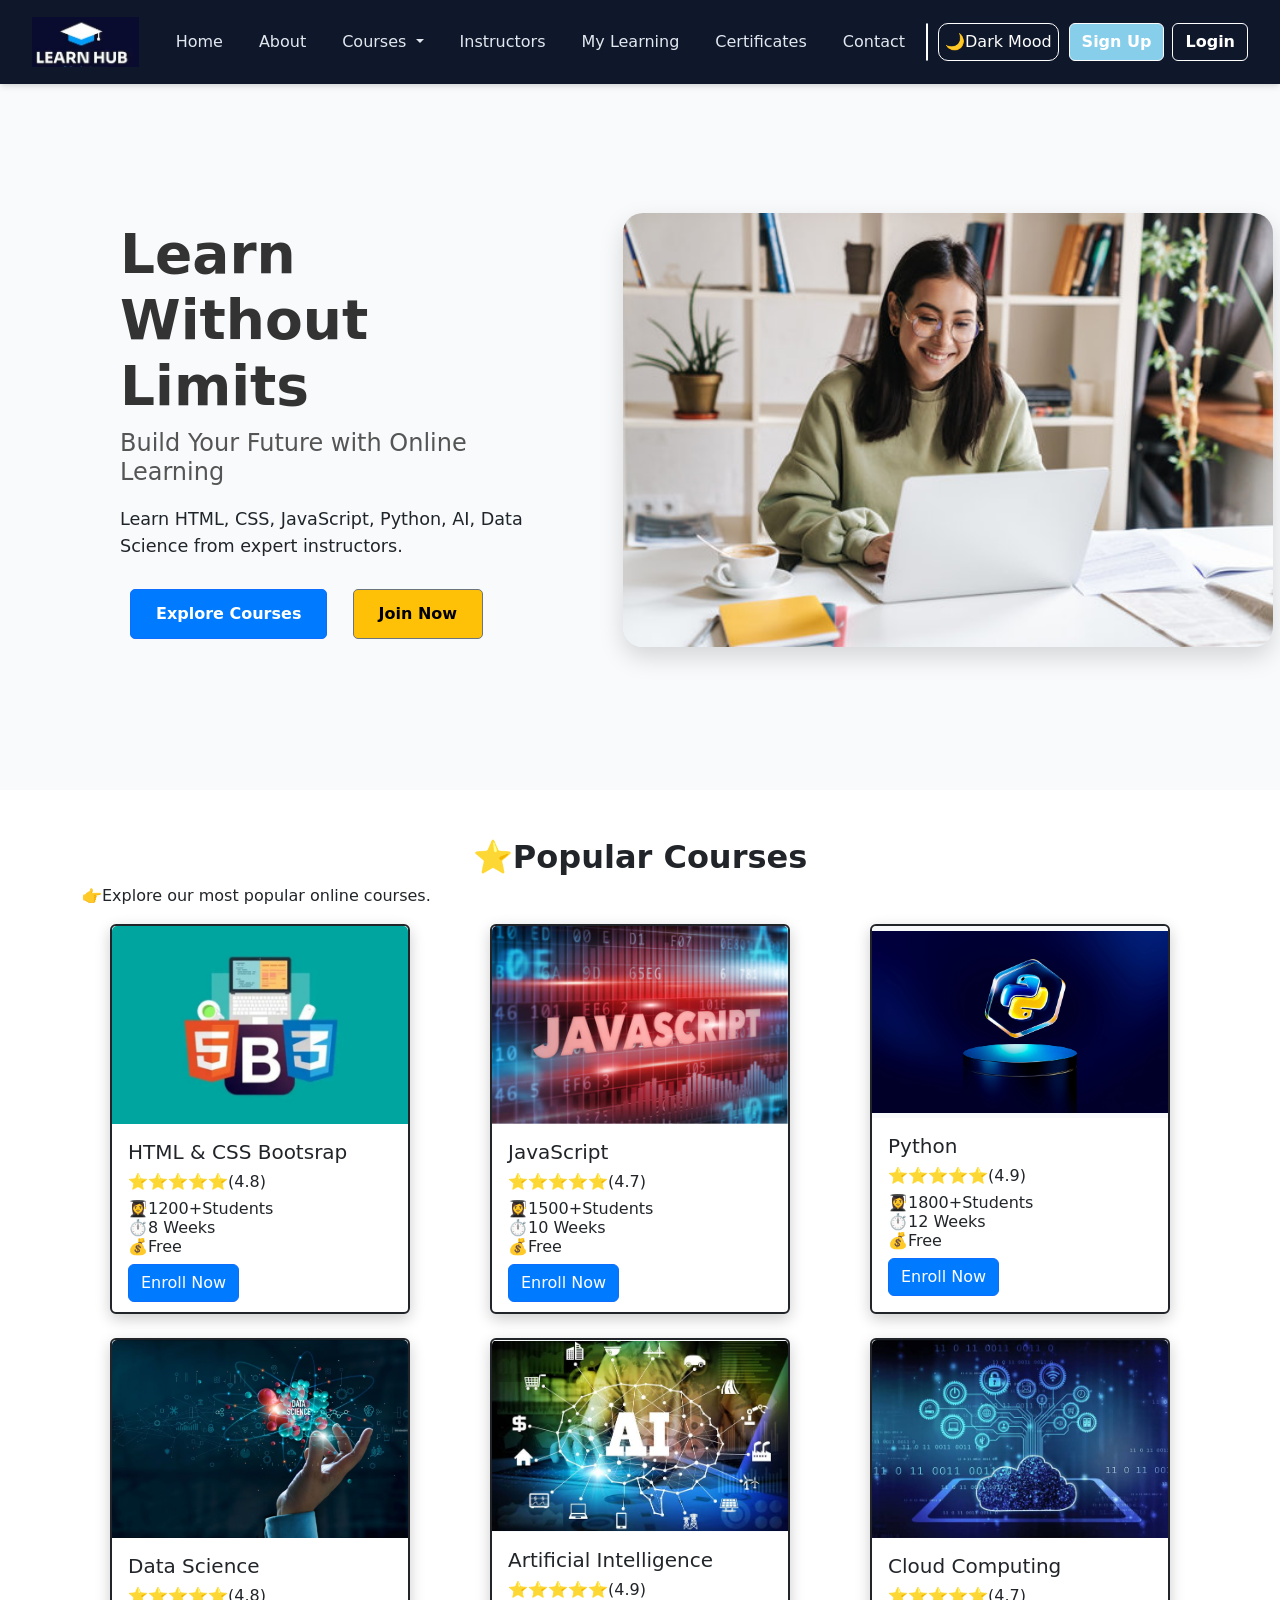
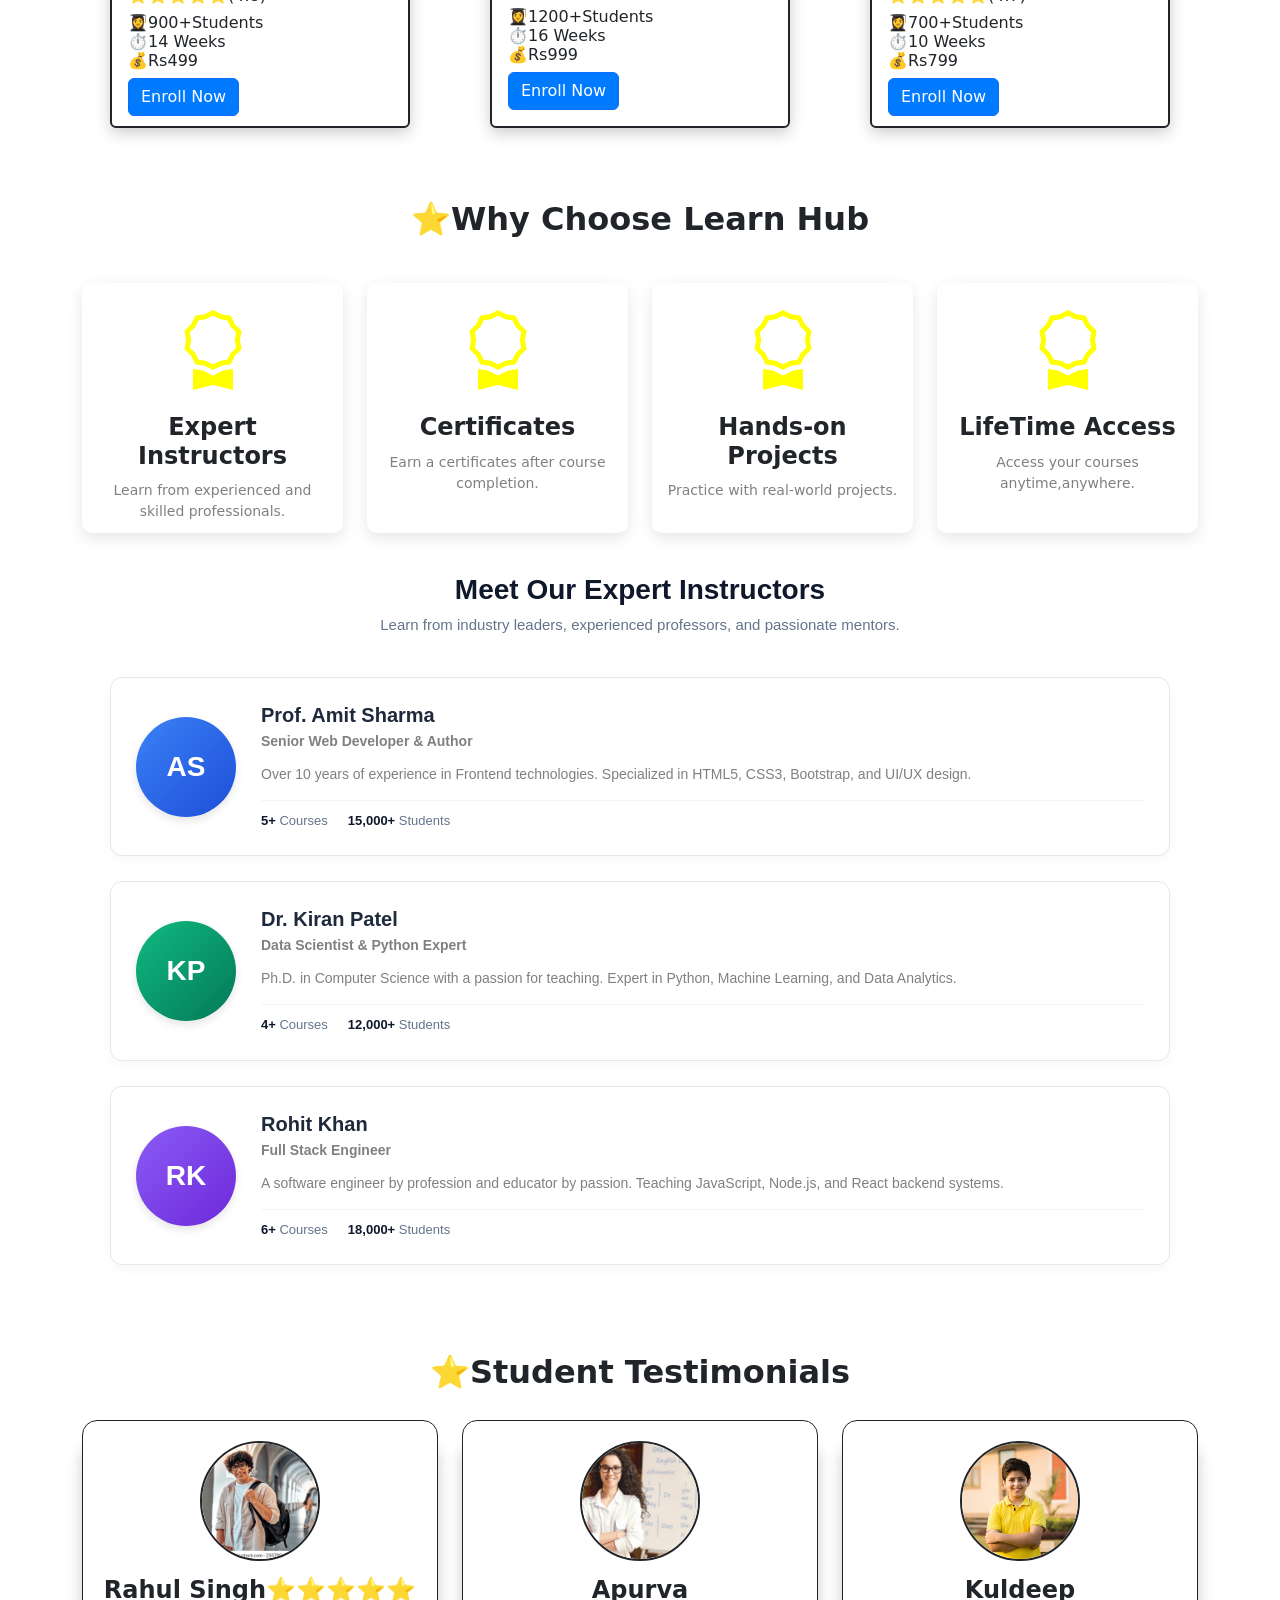
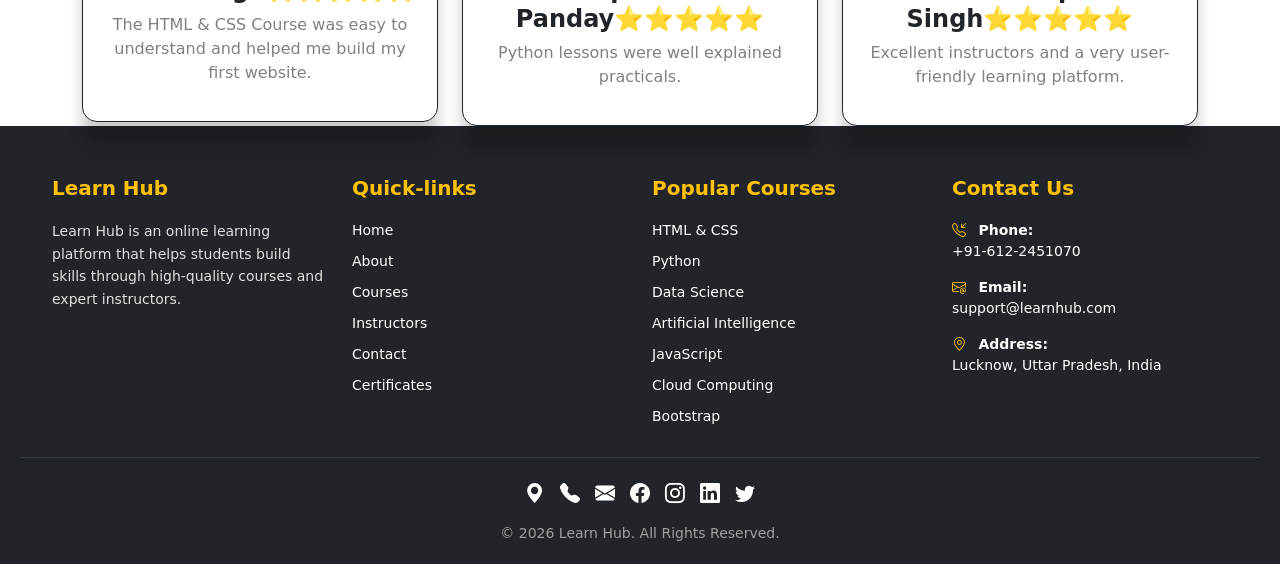
==== commit f594933c: "Update print statement from 'Hello' to 'Goodbye'" ====
--- a/index.html
+++ b/index.html
@@ -488,7 +488,7 @@
 
         <div class="col-md-4">
           <div class="testimonial-card">
-            <img src="HF.jpg" alt="" class="card-img-top2">
+            <img src="female1.jpg" alt="" class="card-img-top2">
             <h4 class="student-name">Apurva Panday⭐⭐⭐⭐⭐</h4>
             <p>Python lessons were well explained <br>
               practicals.</p>
